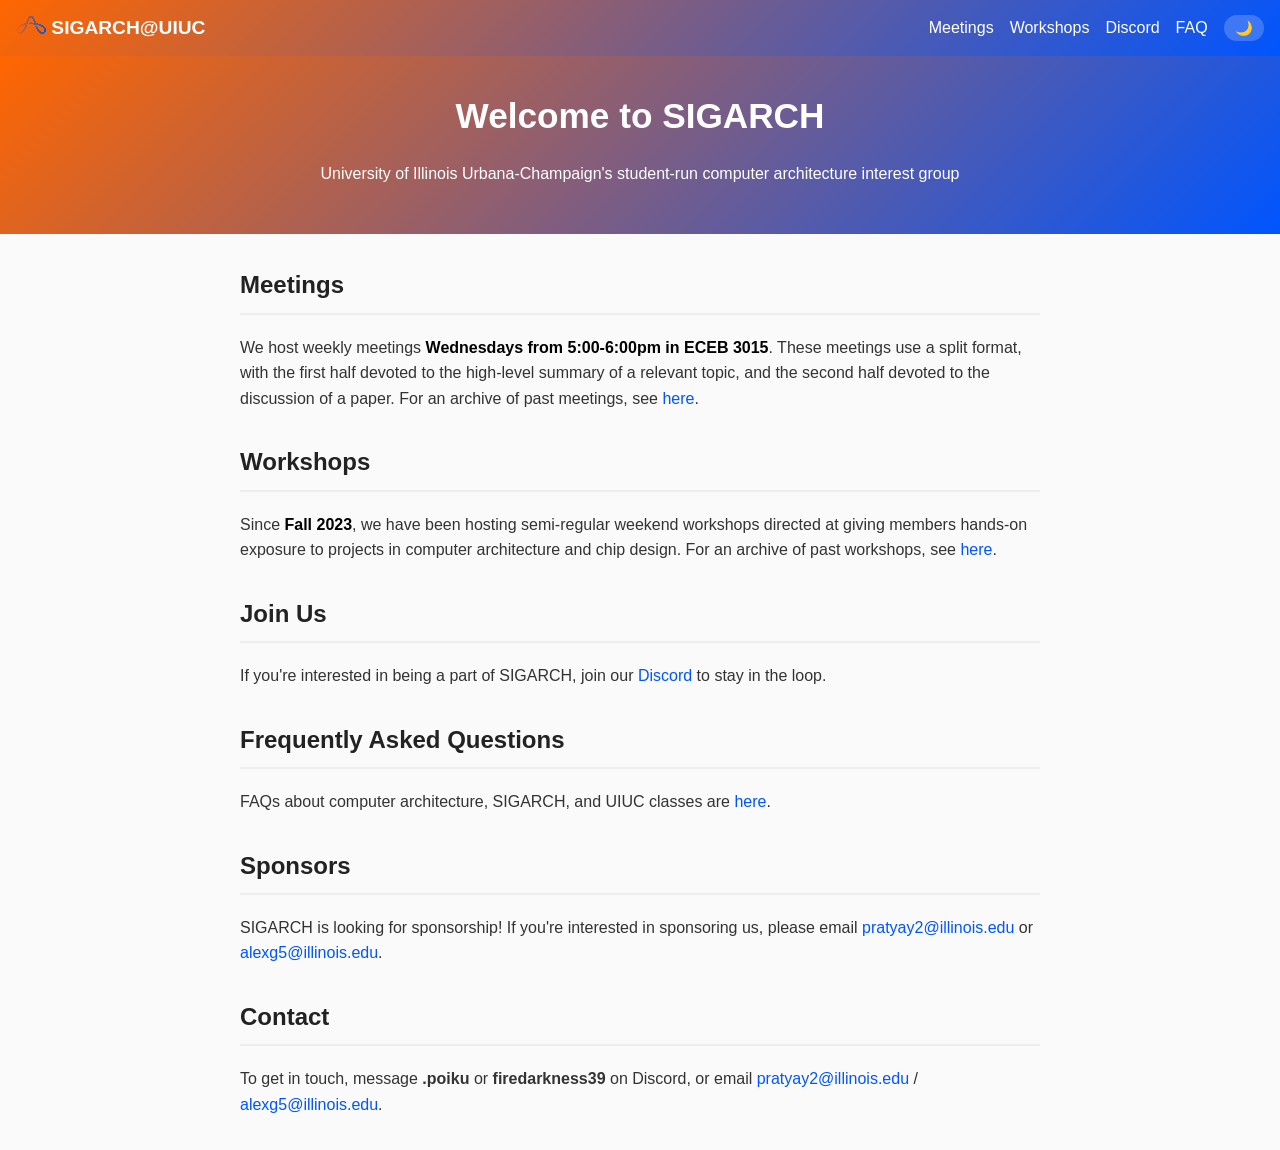
==== index.html @ 47deb1fd "meeting times update" ====
<!DOCTYPE html>
<html lang="en">
<head>
  <meta charset="UTF-8">
  <meta name="viewport" content="width=device-width, initial-scale=1.0">
  <title>SIGARCH @ UIUC</title>
  <style>
    body {
      margin: 0;
      font-family: "Segoe UI", Tahoma, Geneva, Verdana, sans-serif;
      line-height: 1.6;
      background: #fafafa;
      color: #333;
      transition: background 0.3s, color 0.3s;
    }

    /* Navbar */
    nav {
      display: flex;
      justify-content: space-between;
      align-items: center;
      padding: 0.8rem 1rem;
      background: linear-gradient(135deg, #ff6600, #0055ff);
      color: white;
      position: sticky;
      top: 0;
      z-index: 1000;
    }

    .nav-logo {
      font-size: 1.2rem;
      font-weight: bold;
    }

    .nav-links {
      display: flex;
      gap: 1rem;
    }

    .nav-links a {
      color: white;
      text-decoration: none;
      font-weight: 500;
      transition: opacity 0.3s;
    }

    .nav-links a:hover {
      opacity: 0.8;
    }

    .toggle-btn {
      background: rgba(255, 255, 255, 0.2);
      border: none;
      border-radius: 20px;
      padding: 0.3rem 0.7rem;
      color: white;
      cursor: pointer;
      font-size: 0.9rem;
      transition: background 0.3s;
    }

    .toggle-btn:hover {
      background: rgba(255, 255, 255, 0.4);
    }

    /* Hamburger menu for mobile */
    .hamburger {
      display: none;
      flex-direction: column;
      cursor: pointer;
      gap: 4px;
    }

    .hamburger span {
      width: 25px;
      height: 3px;
      background: white;
      border-radius: 2px;
    }

    @media (max-width: 768px) {
      .nav-links {
        display: none;
        flex-direction: column;
        background: linear-gradient(135deg, #ff6600, #0055ff);
        position: absolute;
        top: 60px;
        right: 0;
        width: 200px;
        padding: 1rem;
      }

      .nav-links.show {
        display: flex;
      }

      .hamburger {
        display: flex;
      }
    }

    header {
      text-align: center;
      padding: 2rem 1rem;
      color: white;
      background: linear-gradient(135deg, #ff6600, #0055ff);
    }

    header h1 {
      margin: 0;
      font-size: 2.2rem;
    }

    main {
      max-width: 800px;
      margin: 2rem auto;
      padding: 0 1rem;
    }

    section {
      margin-bottom: 2rem;
    }

    h2 {
      border-bottom: 2px solid #eee;
      padding-bottom: 0.5rem;
      color: #222;
      transition: color 0.3s, border-color 0.3s;
    }

    a {
      color: #0055ff;
      text-decoration: none;
      transition: color 0.3s;
    }

    a:hover {
      text-decoration: underline;
    }

    footer {
      text-align: center;
      padding: 1rem;
      background: #f1f1f1;
      font-size: 0.9rem;
      color: #555;
      transition: background 0.3s, color 0.3s;
    }

    .highlight {
      font-weight: bold;
      color: #000;
      transition: color 0.3s;
    }

    /* Dark mode styles */
    body.dark-mode {
      background: #121212;
      color: #e0e0e0;
    }

    body.dark-mode h2 {
      color: #fff;
      border-color: #444;
    }

    body.dark-mode a {
      color: #66aaff;
    }

    body.dark-mode .highlight {
      color: #fff;
    }

    body.dark-mode footer {
      background: #1e1e1e;
      color: #aaa;
    }
  </style>
</head>
<body>
  <!-- Navbar -->
  <nav>
    <div class="nav-logo"><img src="assets/logo-small.png" alt="SIGARCH logo"> SIGARCH@UIUC</div>
    <div class="nav-links" id="navLinks">
      <a href="https://github.com/uiuc-sigarch/meetings">Meetings</a>
      <a href="workshops.html">Workshops</a>
      <a href="https://discord.gg/Cf4FMZVUBR" target="_blank">Discord</a>
      <a href="faq.html">FAQ</a>
      <button class="toggle-btn" id="themeToggle">🌙</button>
    </div>
    <div class="hamburger" id="hamburger">
      <span></span>
      <span></span>
      <span></span>
    </div>
  </nav>

  <header>
    <h1>Welcome to SIGARCH</h1>
    <p>University of Illinois Urbana-Champaign's student-run computer architecture interest group</p>
  </header>

  <main>
    <section id="meetings">
      <h2>Meetings</h2>
      <p>We host weekly meetings <span class="highlight">Wednesdays from 5:00-6:00pm in ECEB 3015</span>. These meetings use a split format, with the first half devoted to the high-level summary of a relevant topic, and the second half devoted to the discussion of a paper. For an archive of past meetings, see <a href="https://github.com/uiuc-sigarch/meetings">here</a>.</p>
    </section>

    <section id="workshops">
      <h2>Workshops</h2>
      <p>Since <span class="highlight">Fall 2023</span>, we have been hosting semi-regular weekend workshops directed at giving members hands-on exposure to projects in computer architecture and chip design. For an archive of past workshops, see <a href="#">here</a>.</p>
    </section>

    <section>
      <h2>Join Us</h2>
      <p>If you're interested in being a part of SIGARCH, join our <a href="https://discord.gg/Cf4FMZVUBR">Discord</a> to stay in the loop.</p>
    </section>

    <section id="faq">
      <h2>Frequently Asked Questions</h2>
      <p>FAQs about computer architecture, SIGARCH, and UIUC classes are <a href="#">here</a>.</p>
    </section>

    <section>
      <h2>Sponsors</h2>
      <p>SIGARCH is looking for sponsorship! If you're interested in sponsoring us, please email <a href="mailto:pratyay2@illinois.edu">pratyay2@illinois.edu</a> or <a href="mailto:alexg5@illinois.edu">alexg5@illinois.edu</a>.</p>
    </section>

    <section>
      <h2>Contact</h2>
      <p>To get in touch, message <strong>.poiku</strong> or <strong>firedarkness39</strong> on Discord, or email <a href="mailto:pratyay2@illinois.edu">pratyay2@illinois.edu</a> / <a href="mailto:alexg5@illinois.edu">alexg5@illinois.edu</a>.</p>
    </section>
  </main>

  <script>
    const toggleBtn = document.getElementById("themeToggle");
    const body = document.body;
    const hamburger = document.getElementById("hamburger");
    const navLinks = document.getElementById("navLinks");

    // Load saved theme preference
    if (localStorage.getItem("theme") === "dark") {
      body.classList.add("dark-mode");
      toggleBtn.textContent = "☀️";
    }

    toggleBtn.addEventListener("click", () => {
      body.classList.toggle("dark-mode");
      if (body.classList.contains("dark-mode")) {
        toggleBtn.textContent = "☀️";
        localStorage.setItem("theme", "dark");
      } else {
        toggleBtn.textContent = "🌙";
        localStorage.setItem("theme", "light");
      }
    });

    // Mobile hamburger toggle
    hamburger.addEventListener("click", () => {
      navLinks.classList.toggle("show");
    });
  </script>
</body>
</html>
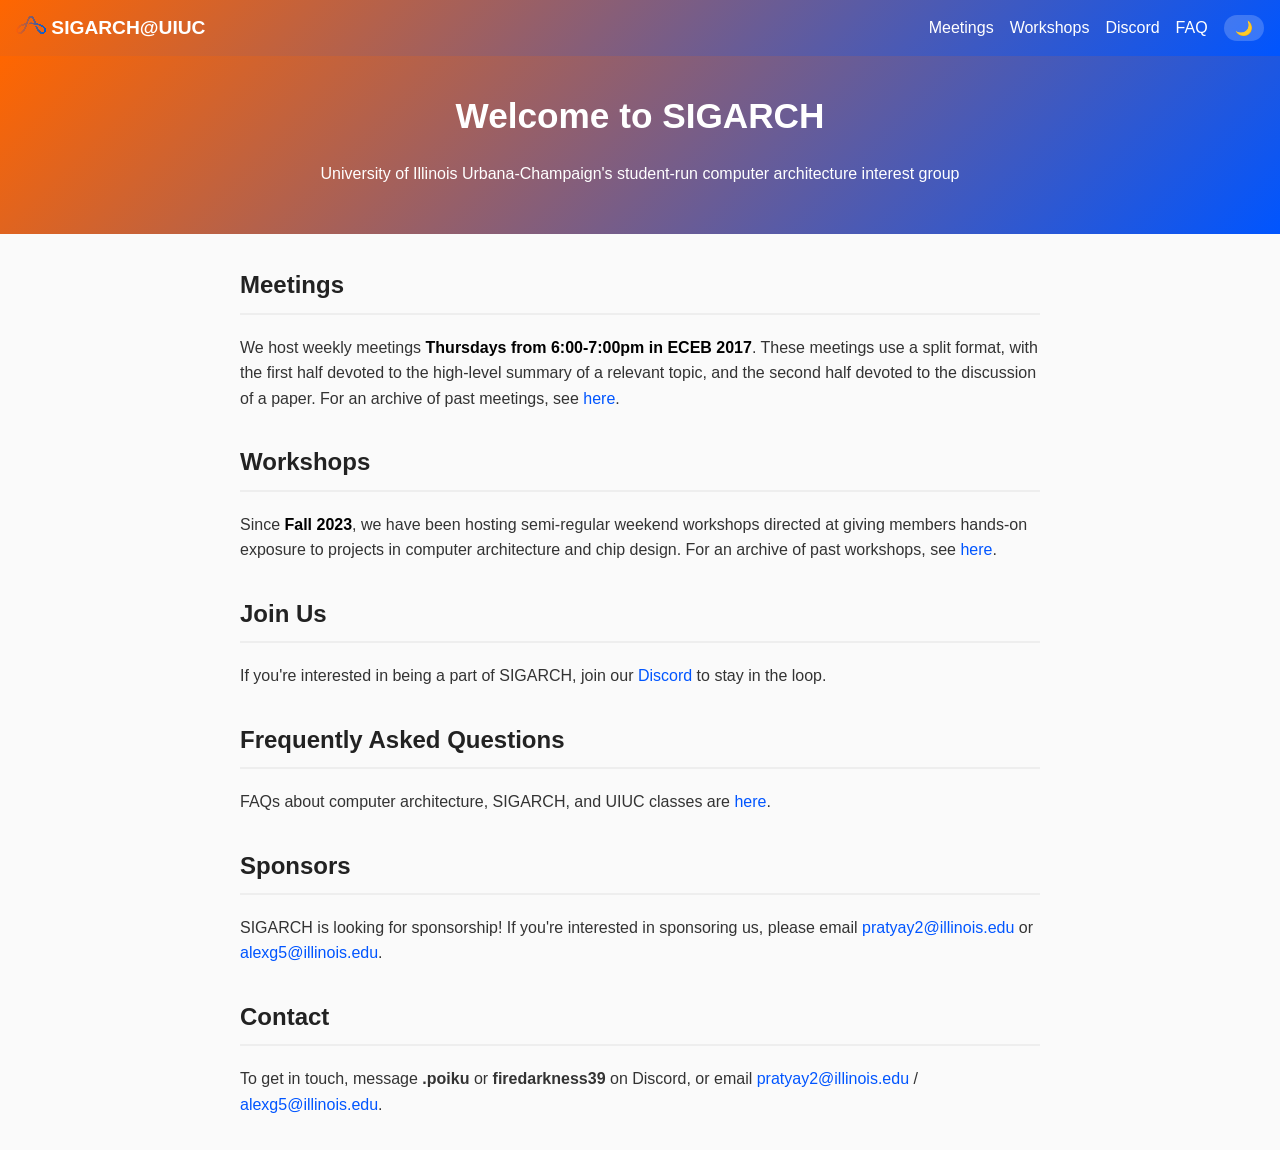
==== commit 2402af4d: "sp26 update" ====
--- a/index.html
+++ b/index.html
@@ -1,6 +1,7 @@
 <!DOCTYPE html>
 <html lang="en">
 <head>
+  <link rel="icon" type="image/png" href="/assets/logo.png">
   <meta charset="UTF-8">
   <meta name="viewport" content="width=device-width, initial-scale=1.0">
   <title>SIGARCH @ UIUC</title>
@@ -204,7 +205,7 @@
   <main>
     <section id="meetings">
       <h2>Meetings</h2>
-      <p>We host weekly meetings <span class="highlight">Wednesdays from 5:00-6:00pm in ECEB 3015</span>. These meetings use a split format, with the first half devoted to the high-level summary of a relevant topic, and the second half devoted to the discussion of a paper. For an archive of past meetings, see <a href="https://github.com/uiuc-sigarch/meetings">here</a>.</p>
+      <p>We host weekly meetings <span class="highlight">Thursdays from 6:00-7:00pm in ECEB 2017</span>. These meetings use a split format, with the first half devoted to the high-level summary of a relevant topic, and the second half devoted to the discussion of a paper. For an archive of past meetings, see <a href="https://github.com/uiuc-sigarch/meetings">here</a>.</p>
     </section>
 
     <section id="workshops">
@@ -219,7 +220,7 @@
 
     <section id="faq">
       <h2>Frequently Asked Questions</h2>
-      <p>FAQs about computer architecture, SIGARCH, and UIUC classes are <a href="#">here</a>.</p>
+      <p>FAQs about computer architecture, SIGARCH, and UIUC classes are <a href="faq.html">here</a>.</p>
     </section>
 
     <section>
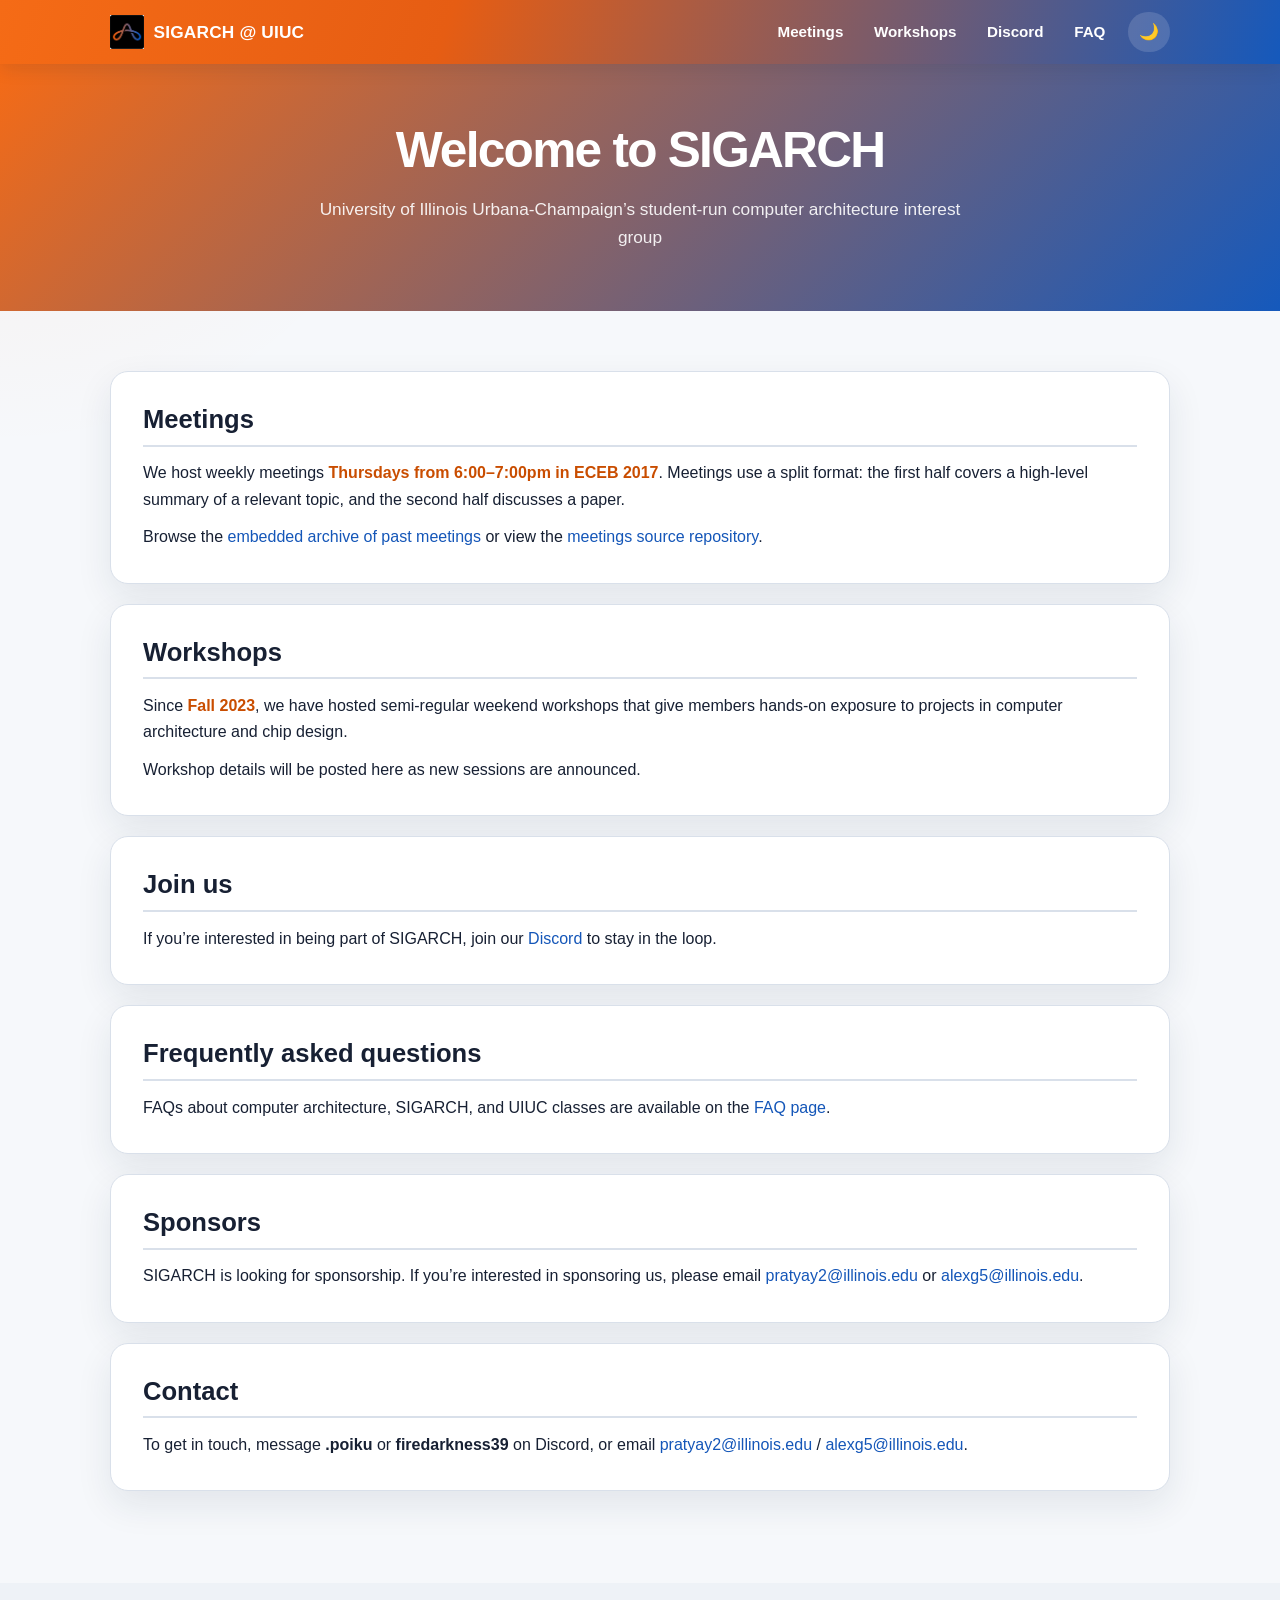
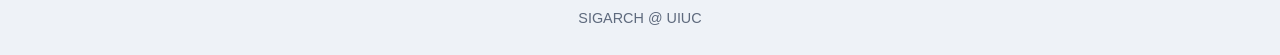
==== commit 82a0838f: "Large refactor" ====
--- a/index.html
+++ b/index.html
@@ -1,266 +1,72 @@
 <!DOCTYPE html>
 <html lang="en">
 <head>
-  <link rel="icon" type="image/png" href="/assets/logo.png">
   <meta charset="UTF-8">
   <meta name="viewport" content="width=device-width, initial-scale=1.0">
+  <link rel="icon" type="image/png" href="assets/tab.png">
+  <link rel="stylesheet" href="style.css">
+  <script src="site.js" defer></script>
   <title>SIGARCH @ UIUC</title>
-  <style>
-    body {
-      margin: 0;
-      font-family: "Segoe UI", Tahoma, Geneva, Verdana, sans-serif;
-      line-height: 1.6;
-      background: #fafafa;
-      color: #333;
-      transition: background 0.3s, color 0.3s;
-    }
-
-    /* Navbar */
-    nav {
-      display: flex;
-      justify-content: space-between;
-      align-items: center;
-      padding: 0.8rem 1rem;
-      background: linear-gradient(135deg, #ff6600, #0055ff);
-      color: white;
-      position: sticky;
-      top: 0;
-      z-index: 1000;
-    }
-
-    .nav-logo {
-      font-size: 1.2rem;
-      font-weight: bold;
-    }
-
-    .nav-links {
-      display: flex;
-      gap: 1rem;
-    }
-
-    .nav-links a {
-      color: white;
-      text-decoration: none;
-      font-weight: 500;
-      transition: opacity 0.3s;
-    }
-
-    .nav-links a:hover {
-      opacity: 0.8;
-    }
-
-    .toggle-btn {
-      background: rgba(255, 255, 255, 0.2);
-      border: none;
-      border-radius: 20px;
-      padding: 0.3rem 0.7rem;
-      color: white;
-      cursor: pointer;
-      font-size: 0.9rem;
-      transition: background 0.3s;
-    }
-
-    .toggle-btn:hover {
-      background: rgba(255, 255, 255, 0.4);
-    }
-
-    /* Hamburger menu for mobile */
-    .hamburger {
-      display: none;
-      flex-direction: column;
-      cursor: pointer;
-      gap: 4px;
-    }
-
-    .hamburger span {
-      width: 25px;
-      height: 3px;
-      background: white;
-      border-radius: 2px;
-    }
-
-    @media (max-width: 768px) {
-      .nav-links {
-        display: none;
-        flex-direction: column;
-        background: linear-gradient(135deg, #ff6600, #0055ff);
-        position: absolute;
-        top: 60px;
-        right: 0;
-        width: 200px;
-        padding: 1rem;
-      }
-
-      .nav-links.show {
-        display: flex;
-      }
-
-      .hamburger {
-        display: flex;
-      }
-    }
-
-    header {
-      text-align: center;
-      padding: 2rem 1rem;
-      color: white;
-      background: linear-gradient(135deg, #ff6600, #0055ff);
-    }
-
-    header h1 {
-      margin: 0;
-      font-size: 2.2rem;
-    }
-
-    main {
-      max-width: 800px;
-      margin: 2rem auto;
-      padding: 0 1rem;
-    }
-
-    section {
-      margin-bottom: 2rem;
-    }
-
-    h2 {
-      border-bottom: 2px solid #eee;
-      padding-bottom: 0.5rem;
-      color: #222;
-      transition: color 0.3s, border-color 0.3s;
-    }
-
-    a {
-      color: #0055ff;
-      text-decoration: none;
-      transition: color 0.3s;
-    }
-
-    a:hover {
-      text-decoration: underline;
-    }
-
-    footer {
-      text-align: center;
-      padding: 1rem;
-      background: #f1f1f1;
-      font-size: 0.9rem;
-      color: #555;
-      transition: background 0.3s, color 0.3s;
-    }
-
-    .highlight {
-      font-weight: bold;
-      color: #000;
-      transition: color 0.3s;
-    }
-
-    /* Dark mode styles */
-    body.dark-mode {
-      background: #121212;
-      color: #e0e0e0;
-    }
-
-    body.dark-mode h2 {
-      color: #fff;
-      border-color: #444;
-    }
-
-    body.dark-mode a {
-      color: #66aaff;
-    }
-
-    body.dark-mode .highlight {
-      color: #fff;
-    }
-
-    body.dark-mode footer {
-      background: #1e1e1e;
-      color: #aaa;
-    }
-  </style>
 </head>
 <body>
-  <!-- Navbar -->
-  <nav>
-    <div class="nav-logo"><img src="assets/logo-small.png" alt="SIGARCH logo"> SIGARCH@UIUC</div>
-    <div class="nav-links" id="navLinks">
-      <a href="https://github.com/uiuc-sigarch/meetings">Meetings</a>
-      <a href="workshops.html">Workshops</a>
-      <a href="https://discord.gg/Cf4FMZVUBR" target="_blank">Discord</a>
-      <a href="faq.html">FAQ</a>
-      <button class="toggle-btn" id="themeToggle">🌙</button>
-    </div>
-    <div class="hamburger" id="hamburger">
-      <span></span>
-      <span></span>
-      <span></span>
+  <nav class="site-nav" aria-label="Main navigation">
+    <div class="nav-inner">
+      <a class="brand" href="index.html">
+        <img src="assets/tab.png" alt="SIGARCH logo">
+        <span>SIGARCH @ UIUC</span>
+      </a>
+      <button class="menu-toggle" type="button" data-menu-toggle aria-expanded="false" aria-controls="navLinks" aria-label="Open navigation">☰</button>
+      <div class="nav-links" id="navLinks" data-nav-links>
+        <a href="meetings.html">Meetings</a>
+        <a href="workshops.html">Workshops</a>
+        <a href="https://discord.gg/Cf4FMZVUBR" target="_blank" rel="noopener">Discord</a>
+        <a href="faq.html">FAQ</a>
+        <button class="theme-toggle" type="button" data-theme-toggle>🌙</button>
+      </div>
     </div>
   </nav>
 
-  <header>
-    <h1>Welcome to SIGARCH</h1>
-    <p>University of Illinois Urbana-Champaign's student-run computer architecture interest group</p>
+  <header class="hero">
+    <div class="hero-inner">
+      <h1>Welcome to SIGARCH</h1>
+      <p>University of Illinois Urbana-Champaign’s student-run computer architecture interest group</p>
+    </div>
   </header>
 
-  <main>
-    <section id="meetings">
+  <main class="page-shell">
+    <section class="content-card" id="meetings">
       <h2>Meetings</h2>
-      <p>We host weekly meetings <span class="highlight">Thursdays from 6:00-7:00pm in ECEB 2017</span>. These meetings use a split format, with the first half devoted to the high-level summary of a relevant topic, and the second half devoted to the discussion of a paper. For an archive of past meetings, see <a href="https://github.com/uiuc-sigarch/meetings">here</a>.</p>
+      <p>We host weekly meetings <span class="highlight">Thursdays from 6:00–7:00pm in ECEB 2017</span>. Meetings use a split format: the first half covers a high-level summary of a relevant topic, and the second half discusses a paper.</p>
+      <p>Browse the <a href="meetings.html">embedded archive of past meetings</a> or view the <a href="https://github.com/uiuc-sigarch/meetings" target="_blank" rel="noopener">meetings source repository</a>.</p>
     </section>
 
-    <section id="workshops">
+    <section class="content-card" id="workshops">
       <h2>Workshops</h2>
-      <p>Since <span class="highlight">Fall 2023</span>, we have been hosting semi-regular weekend workshops directed at giving members hands-on exposure to projects in computer architecture and chip design. For an archive of past workshops, see <a href="#">here</a>.</p>
+      <p>Since <span class="highlight">Fall 2023</span>, we have hosted semi-regular weekend workshops that give members hands-on exposure to projects in computer architecture and chip design.</p>
+      <p>Workshop details will be posted here as new sessions are announced.</p>
     </section>
 
-    <section>
-      <h2>Join Us</h2>
-      <p>If you're interested in being a part of SIGARCH, join our <a href="https://discord.gg/Cf4FMZVUBR">Discord</a> to stay in the loop.</p>
+    <section class="content-card">
+      <h2>Join us</h2>
+      <p>If you’re interested in being part of SIGARCH, join our <a href="https://discord.gg/Cf4FMZVUBR" target="_blank" rel="noopener">Discord</a> to stay in the loop.</p>
     </section>
 
-    <section id="faq">
-      <h2>Frequently Asked Questions</h2>
-      <p>FAQs about computer architecture, SIGARCH, and UIUC classes are <a href="faq.html">here</a>.</p>
+    <section class="content-card" id="faq">
+      <h2>Frequently asked questions</h2>
+      <p>FAQs about computer architecture, SIGARCH, and UIUC classes are available on the <a href="faq.html">FAQ page</a>.</p>
     </section>
 
-    <section>
+    <section class="content-card">
       <h2>Sponsors</h2>
-      <p>SIGARCH is looking for sponsorship! If you're interested in sponsoring us, please email <a href="mailto:pratyay2@illinois.edu">pratyay2@illinois.edu</a> or <a href="mailto:alexg5@illinois.edu">alexg5@illinois.edu</a>.</p>
+      <p>SIGARCH is looking for sponsorship. If you’re interested in sponsoring us, please email <a href="mailto:pratyay2@illinois.edu">pratyay2@illinois.edu</a> or <a href="mailto:alexg5@illinois.edu">alexg5@illinois.edu</a>.</p>
     </section>
 
-    <section>
+    <section class="content-card">
       <h2>Contact</h2>
       <p>To get in touch, message <strong>.poiku</strong> or <strong>firedarkness39</strong> on Discord, or email <a href="mailto:pratyay2@illinois.edu">pratyay2@illinois.edu</a> / <a href="mailto:alexg5@illinois.edu">alexg5@illinois.edu</a>.</p>
     </section>
   </main>
 
-  <script>
-    const toggleBtn = document.getElementById("themeToggle");
-    const body = document.body;
-    const hamburger = document.getElementById("hamburger");
-    const navLinks = document.getElementById("navLinks");
-
-    // Load saved theme preference
-    if (localStorage.getItem("theme") === "dark") {
-      body.classList.add("dark-mode");
-      toggleBtn.textContent = "☀️";
-    }
-
-    toggleBtn.addEventListener("click", () => {
-      body.classList.toggle("dark-mode");
-      if (body.classList.contains("dark-mode")) {
-        toggleBtn.textContent = "☀️";
-        localStorage.setItem("theme", "dark");
-      } else {
-        toggleBtn.textContent = "🌙";
-        localStorage.setItem("theme", "light");
-      }
-    });
-
-    // Mobile hamburger toggle
-    hamburger.addEventListener("click", () => {
-      navLinks.classList.toggle("show");
-    });
-  </script>
+  <footer class="site-footer">SIGARCH @ UIUC</footer>
 </body>
 </html>
--- a/style.css
+++ b/style.css
@@ -0,0 +1,561 @@
+:root {
+  color-scheme: light;
+  --bg: #f6f8fb;
+  --surface: #ffffff;
+  --surface-muted: #eef2f7;
+  --text: #172033;
+  --muted: #5e6a7d;
+  --link: #1456b8;
+  --accent: #f56b16;
+  --accent-dark: #c94d00;
+  --blue: #1559bc;
+  --border: #d9e0ea;
+  --shadow: 0 14px 36px rgba(25, 42, 70, 0.09);
+  --nav-shadow: 0 4px 18px rgba(18, 35, 61, 0.12);
+}
+
+body[data-theme="dark"] {
+  color-scheme: dark;
+  --bg: #0d1420;
+  --surface: #151f2e;
+  --surface-muted: #1d2a3b;
+  --text: #edf3fb;
+  --muted: #a7b4c5;
+  --link: #8dbaff;
+  --accent: #ff873f;
+  --accent-dark: #ffad7d;
+  --blue: #74a9ff;
+  --border: #2a394d;
+  --shadow: 0 14px 36px rgba(0, 0, 0, 0.24);
+  --nav-shadow: 0 4px 18px rgba(0, 0, 0, 0.28);
+}
+
+* {
+  box-sizing: border-box;
+}
+
+html {
+  scroll-behavior: smooth;
+}
+
+body {
+  min-width: 320px;
+  margin: 0;
+  background:
+    radial-gradient(circle at 0 0, rgba(245, 107, 22, 0.08), transparent 28rem),
+    var(--bg);
+  color: var(--text);
+  font: 16px/1.65 "Segoe UI", Tahoma, Geneva, Verdana, sans-serif;
+  transition: background 0.25s ease, color 0.25s ease;
+}
+
+body,
+button,
+a,
+.card,
+.site-nav,
+footer,
+table,
+details {
+  transition: background-color 0.25s ease, border-color 0.25s ease, color 0.25s ease;
+}
+
+a {
+  color: var(--link);
+  text-decoration: none;
+}
+
+a:hover {
+  text-decoration: underline;
+}
+
+button {
+  font: inherit;
+}
+
+.site-nav {
+  position: sticky;
+  top: 0;
+  z-index: 20;
+  background: linear-gradient(110deg, #f56b16 0%, #e65d13 35%, #1559bc 100%);
+  box-shadow: var(--nav-shadow);
+}
+
+.nav-inner {
+  display: flex;
+  align-items: center;
+  justify-content: space-between;
+  gap: 1rem;
+  max-width: 1100px;
+  min-height: 64px;
+  margin: 0 auto;
+  padding: 0 1.25rem;
+}
+
+.brand {
+  display: inline-flex;
+  align-items: center;
+  gap: 0.6rem;
+  color: #fff;
+  font-size: 1.08rem;
+  font-weight: 750;
+  letter-spacing: 0.01em;
+  white-space: nowrap;
+}
+
+.brand:hover {
+  color: #fff;
+  text-decoration: none;
+}
+
+.brand img {
+  width: 34px;
+  height: 34px;
+  object-fit: contain;
+}
+
+.nav-links {
+  display: flex;
+  align-items: center;
+  gap: 0.35rem;
+}
+
+.nav-links a,
+.theme-toggle,
+.menu-toggle {
+  border: 1px solid transparent;
+  border-radius: 999px;
+  color: #fff;
+}
+
+.nav-links a {
+  padding: 0.42rem 0.72rem;
+  font-size: 0.95rem;
+  font-weight: 600;
+}
+
+.nav-links a:hover,
+.nav-links a[aria-current="page"] {
+  background: rgba(255, 255, 255, 0.2);
+  text-decoration: none;
+}
+
+.theme-toggle,
+.menu-toggle {
+  cursor: pointer;
+  background: rgba(255, 255, 255, 0.14);
+}
+
+.theme-toggle {
+  min-width: 2.45rem;
+  margin-left: 0.25rem;
+  padding: 0.38rem 0.64rem;
+  font-size: 1rem;
+}
+
+.theme-toggle:hover,
+.menu-toggle:hover {
+  background: rgba(255, 255, 255, 0.28);
+}
+
+.menu-toggle {
+  display: none;
+  padding: 0.45rem 0.7rem;
+  font-size: 1.3rem;
+  line-height: 1;
+}
+
+.hero {
+  color: #fff;
+  background: linear-gradient(135deg, #f56b16, #1559bc);
+}
+
+.hero-inner,
+.page-shell {
+  max-width: 1100px;
+  margin: 0 auto;
+  padding-right: 1.25rem;
+  padding-left: 1.25rem;
+}
+
+.hero-inner {
+  padding-top: 3.7rem;
+  padding-bottom: 3.7rem;
+  text-align: center;
+}
+
+.hero h1,
+.page-heading h1 {
+  margin: 0;
+  color: inherit;
+  font-size: clamp(2rem, 4vw, 3.1rem);
+  line-height: 1.12;
+  letter-spacing: -0.035em;
+}
+
+.hero p {
+  max-width: 680px;
+  margin: 1rem auto 0;
+  color: rgba(255, 255, 255, 0.9);
+  font-size: 1.08rem;
+}
+
+.page-shell {
+  padding-top: 2.5rem;
+  padding-bottom: 4.5rem;
+}
+
+.page-heading {
+  display: flex;
+  align-items: end;
+  justify-content: space-between;
+  gap: 1.5rem;
+  margin-bottom: 1.7rem;
+}
+
+.page-heading p {
+  max-width: 680px;
+  margin: 0.8rem 0 0;
+  color: var(--muted);
+}
+
+.card,
+.content-card {
+  margin: 1.25rem 0;
+  padding: clamp(1.25rem, 3vw, 2rem);
+  background: var(--surface);
+  border: 1px solid var(--border);
+  border-radius: 18px;
+  box-shadow: var(--shadow);
+}
+
+.content-card > :first-child {
+  margin-top: 0;
+}
+
+.content-card > :last-child {
+  margin-bottom: 0;
+}
+
+section {
+  margin: 1.25rem 0;
+}
+
+h2,
+h3,
+h4 {
+  color: var(--text);
+  line-height: 1.25;
+}
+
+h2 {
+  margin: 0 0 0.85rem;
+  padding-bottom: 0.55rem;
+  border-bottom: 2px solid var(--border);
+  font-size: clamp(1.35rem, 2vw, 1.7rem);
+}
+
+h3 {
+  margin-top: 1.8rem;
+}
+
+h4 {
+  margin-bottom: 0.35rem;
+}
+
+p {
+  margin: 0.7rem 0;
+}
+
+.highlight {
+  color: var(--accent-dark);
+  font-weight: 700;
+}
+
+body[data-theme="dark"] .highlight {
+  color: var(--accent);
+}
+
+.button-link {
+  display: inline-block;
+  padding: 0.5rem 0.85rem;
+  border: 1px solid var(--border);
+  border-radius: 9px;
+  background: var(--surface-muted);
+  color: var(--text);
+  font-weight: 650;
+}
+
+.button-link:hover {
+  border-color: var(--accent);
+  background: var(--accent);
+  color: #fff;
+  text-decoration: none;
+}
+
+.muted,
+.note {
+  color: var(--muted);
+}
+
+.note {
+  font-size: 0.95rem;
+}
+
+.table-wrap {
+  overflow-x: auto;
+  margin: 1rem 0;
+}
+
+table {
+  width: 100%;
+  border-collapse: collapse;
+  background: var(--surface);
+  border: 1px solid var(--border);
+  border-radius: 12px;
+  overflow: hidden;
+}
+
+thead th {
+  background: var(--surface-muted);
+  font-weight: 700;
+}
+
+th,
+td {
+  padding: 0.72rem 0.9rem;
+  border-bottom: 1px solid var(--border);
+  text-align: left;
+  vertical-align: top;
+}
+
+tbody tr:last-child td {
+  border-bottom: 0;
+}
+
+tbody tr:hover td {
+  background: var(--surface-muted);
+}
+
+.site-footer {
+  padding: 1.5rem 1.25rem;
+  background: var(--surface-muted);
+  color: var(--muted);
+  text-align: center;
+  font-size: 0.9rem;
+}
+
+/* FAQ */
+.faq {
+  counter-reset: item;
+  margin: 0;
+  padding: 0;
+  list-style: none;
+}
+
+.faq > li {
+  margin: 1.2rem 0 1.5rem;
+}
+
+.faq > li:last-child {
+  margin-bottom: 0;
+}
+
+.question {
+  display: inline-block;
+  margin-bottom: 0.35rem;
+  font-weight: 750;
+}
+
+.question::before {
+  counter-increment: item;
+  content: counter(item) ". ";
+  color: var(--accent);
+}
+
+.answer p {
+  margin: 0.35rem 0 0.6rem;
+}
+
+.footnotes {
+  border-top: 1px dashed var(--border);
+}
+
+.footnotes ol {
+  margin: 0.5rem 0 0;
+  padding-left: 1.25rem;
+}
+
+.footnotes li {
+  margin: 0.4rem 0;
+}
+
+.fn-ref {
+  font-size: 0.85em;
+  text-decoration: none;
+  vertical-align: super;
+}
+
+.backref {
+  margin-left: 0.5rem;
+  text-decoration: none;
+}
+
+/* Meetings */
+.meeting-list {
+  display: grid;
+  gap: 1.25rem;
+}
+
+.meeting-card {
+  margin: 0;
+  padding: 0;
+  overflow: hidden;
+}
+
+.meeting-card summary {
+  display: flex;
+  align-items: center;
+  justify-content: space-between;
+  gap: 1rem;
+  padding: 1.15rem 1.35rem;
+  cursor: pointer;
+  list-style: none;
+  font-size: 1.15rem;
+  font-weight: 750;
+}
+
+.meeting-card summary::-webkit-details-marker {
+  display: none;
+}
+
+.meeting-card summary::after {
+  color: var(--accent);
+  content: "+";
+  font-size: 1.5rem;
+  line-height: 1;
+}
+
+.meeting-card[open] summary::after {
+  content: "−";
+}
+
+.meeting-card summary:hover {
+  background: var(--surface-muted);
+}
+
+.meeting-date {
+  color: var(--muted);
+  font-size: 0.9rem;
+  font-weight: 500;
+}
+
+.meeting-files {
+  display: grid;
+  grid-template-columns: repeat(auto-fit, minmax(260px, 1fr));
+  gap: 1rem;
+  padding: 0 1.35rem 1.35rem;
+}
+
+.pdf-card {
+  overflow: hidden;
+  border: 1px solid var(--border);
+  border-radius: 12px;
+  background: var(--surface-muted);
+}
+
+.pdf-card header {
+  display: flex;
+  align-items: center;
+  justify-content: space-between;
+  gap: 0.75rem;
+  padding: 0.7rem 0.85rem;
+}
+
+.pdf-card h3 {
+  margin: 0;
+  font-size: 1rem;
+}
+
+.pdf-card iframe {
+  display: block;
+  width: 100%;
+  height: 460px;
+  border: 0;
+  border-top: 1px solid var(--border);
+  background: #fff;
+}
+
+.pdf-card .button-link {
+  padding: 0.28rem 0.55rem;
+  font-size: 0.82rem;
+}
+
+.empty-state {
+  margin: 0;
+  padding: 1.2rem;
+  border: 1px dashed var(--border);
+  border-radius: 12px;
+  color: var(--muted);
+}
+
+@media (max-width: 720px) {
+  .nav-inner {
+    min-height: 58px;
+  }
+
+  .menu-toggle {
+    display: inline-block;
+  }
+
+  .nav-links {
+    display: none;
+    position: absolute;
+    top: 58px;
+    right: 0;
+    left: 0;
+    align-items: stretch;
+    flex-direction: column;
+    gap: 0.25rem;
+    padding: 0.7rem 1.25rem 1rem;
+    background: linear-gradient(155deg, #f56b16, #1559bc);
+    box-shadow: var(--nav-shadow);
+  }
+
+  .nav-links.is-open {
+    display: flex;
+  }
+
+  .nav-links a,
+  .theme-toggle {
+    width: 100%;
+    border-radius: 9px;
+    text-align: left;
+  }
+
+  .theme-toggle {
+    margin: 0.25rem 0 0;
+  }
+
+  .hero-inner {
+    padding-top: 2.8rem;
+    padding-bottom: 2.8rem;
+  }
+
+  .page-shell {
+    padding-top: 1.6rem;
+    padding-bottom: 3rem;
+  }
+
+  .page-heading {
+    display: block;
+  }
+
+  .meeting-files {
+    grid-template-columns: 1fr;
+  }
+
+  .pdf-card iframe {
+    height: 380px;
+  }
+}
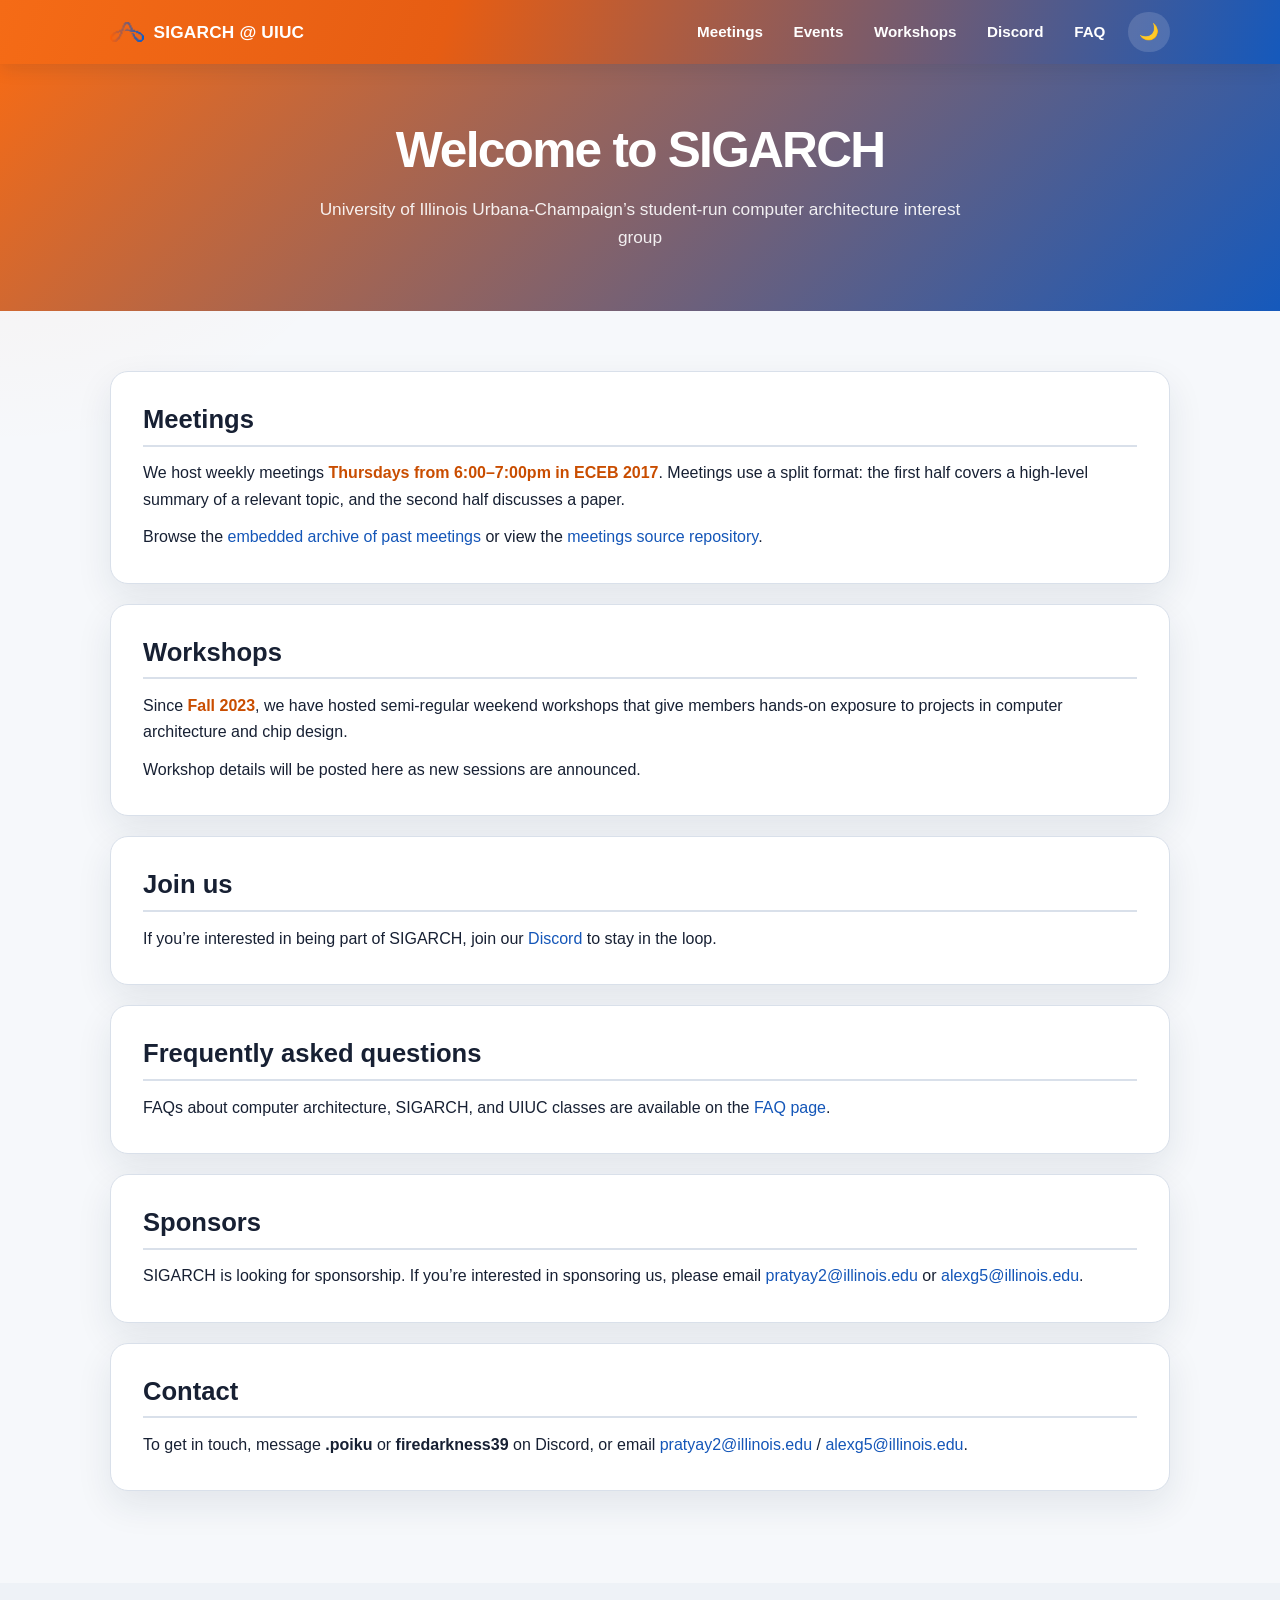
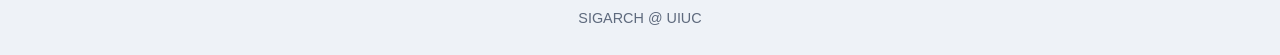
==== commit f5bffbb5: "event test" ====
--- a/index.html
+++ b/index.html
@@ -5,26 +5,12 @@
   <meta name="viewport" content="width=device-width, initial-scale=1.0">
   <link rel="icon" type="image/png" href="assets/tab.png">
   <link rel="stylesheet" href="style.css">
+  <script src="nav.js" defer></script>
   <script src="site.js" defer></script>
   <title>SIGARCH @ UIUC</title>
 </head>
 <body>
-  <nav class="site-nav" aria-label="Main navigation">
-    <div class="nav-inner">
-      <a class="brand" href="index.html">
-        <img src="assets/tab.png" alt="SIGARCH logo">
-        <span>SIGARCH @ UIUC</span>
-      </a>
-      <button class="menu-toggle" type="button" data-menu-toggle aria-expanded="false" aria-controls="navLinks" aria-label="Open navigation">☰</button>
-      <div class="nav-links" id="navLinks" data-nav-links>
-        <a href="meetings.html">Meetings</a>
-        <a href="workshops.html">Workshops</a>
-        <a href="https://discord.gg/Cf4FMZVUBR" target="_blank" rel="noopener">Discord</a>
-        <a href="faq.html">FAQ</a>
-        <button class="theme-toggle" type="button" data-theme-toggle>🌙</button>
-      </div>
-    </div>
-  </nav>
+  <div data-site-nav></div>
 
   <header class="hero">
     <div class="hero-inner">
--- a/style.css
+++ b/style.css
@@ -499,6 +499,174 @@
   color: var(--muted);
 }
 
+/* Events */
+.events-grid {
+  display: grid;
+  grid-template-columns: repeat(auto-fit, minmax(280px, 1fr));
+  gap: 1.25rem;
+}
+
+.event-card {
+  overflow: hidden;
+  margin: 0;
+  padding: 0;
+}
+
+.event-card summary {
+  position: relative;
+  cursor: pointer;
+  list-style: none;
+}
+
+.event-card summary::-webkit-details-marker {
+  display: none;
+}
+
+.event-card summary::after {
+  position: absolute;
+  top: 1rem;
+  right: 1rem;
+  display: grid;
+  width: 1.8rem;
+  height: 1.8rem;
+  place-items: center;
+  border-radius: 50%;
+  background: rgba(0, 0, 0, 0.35);
+  color: #fff;
+  content: "+";
+  font-size: 1.35rem;
+  line-height: 1;
+}
+
+.event-card[open] summary::after {
+  content: "−";
+}
+
+.event-card summary:hover .event-summary-info {
+  background: var(--surface-muted);
+}
+
+.event-summary-info {
+  padding: 1rem 1.2rem;
+  transition: background-color 0.25s ease;
+}
+
+.event-summary-info h2 {
+  margin: 0;
+  padding: 0;
+  border: 0;
+  font-size: 1.3rem;
+}
+
+.event-summary-info p {
+  margin-bottom: 0;
+}
+
+.event-image,
+.event-image-placeholder {
+  display: block;
+  width: 100%;
+  aspect-ratio: 16 / 9;
+  background: linear-gradient(135deg, rgba(245, 107, 22, 0.85), rgba(21, 89, 188, 0.9));
+}
+
+.event-image {
+  object-fit: cover;
+}
+
+.event-image-placeholder {
+  position: relative;
+}
+
+.event-image-placeholder::after {
+  position: absolute;
+  inset: 0;
+  display: grid;
+  place-items: center;
+  color: rgba(255, 255, 255, 0.9);
+  content: "SIGARCH";
+  font-size: 1.5rem;
+  font-weight: 800;
+  letter-spacing: 0.14em;
+}
+
+.event-content {
+  display: flex;
+  flex: 1;
+  flex-direction: column;
+  padding: 0 1.2rem 1.2rem;
+}
+
+.event-content h2 {
+  margin: 0;
+  padding: 0;
+  border: 0;
+  font-size: 1.35rem;
+}
+
+.event-meta {
+  margin: 0.35rem 0 0;
+  color: var(--accent-dark);
+  font-size: 0.9rem;
+  font-weight: 700;
+}
+
+body[data-theme="dark"] .event-meta {
+  color: var(--accent);
+}
+
+.event-description {
+  margin: 0.75rem 0 1rem;
+  color: var(--muted);
+}
+
+.event-actions {
+  display: flex;
+  flex-wrap: wrap;
+  gap: 0.6rem;
+  margin-top: auto;
+  padding-top: 0.5rem;
+}
+
+.event-actions .button-link {
+  background: var(--accent);
+  border-color: var(--accent);
+  color: #fff;
+}
+
+.event-actions .button-link:hover {
+  background: var(--accent-dark);
+  border-color: var(--accent-dark);
+}
+
+.event-section + .event-section {
+  margin-top: 2.5rem;
+}
+
+.event-section h2 {
+  margin-bottom: 1rem;
+}
+
+.event-detail-card {
+  max-width: 760px;
+  margin-right: auto;
+  margin-left: auto;
+}
+
+.event-detail-image {
+  display: block;
+  width: 100%;
+  max-height: 520px;
+  object-fit: contain;
+  border-radius: 12px;
+  background: var(--surface-muted);
+}
+
+.event-detail-card h1 {
+  margin: 1.5rem 0 0;
+  line-height: 1.15;
+}
+
 @media (max-width: 720px) {
   .nav-inner {
     min-height: 58px;
@@ -555,6 +723,10 @@
     grid-template-columns: 1fr;
   }
 
+  .events-grid {
+    grid-template-columns: 1fr;
+  }
+
   .pdf-card iframe {
     height: 380px;
   }
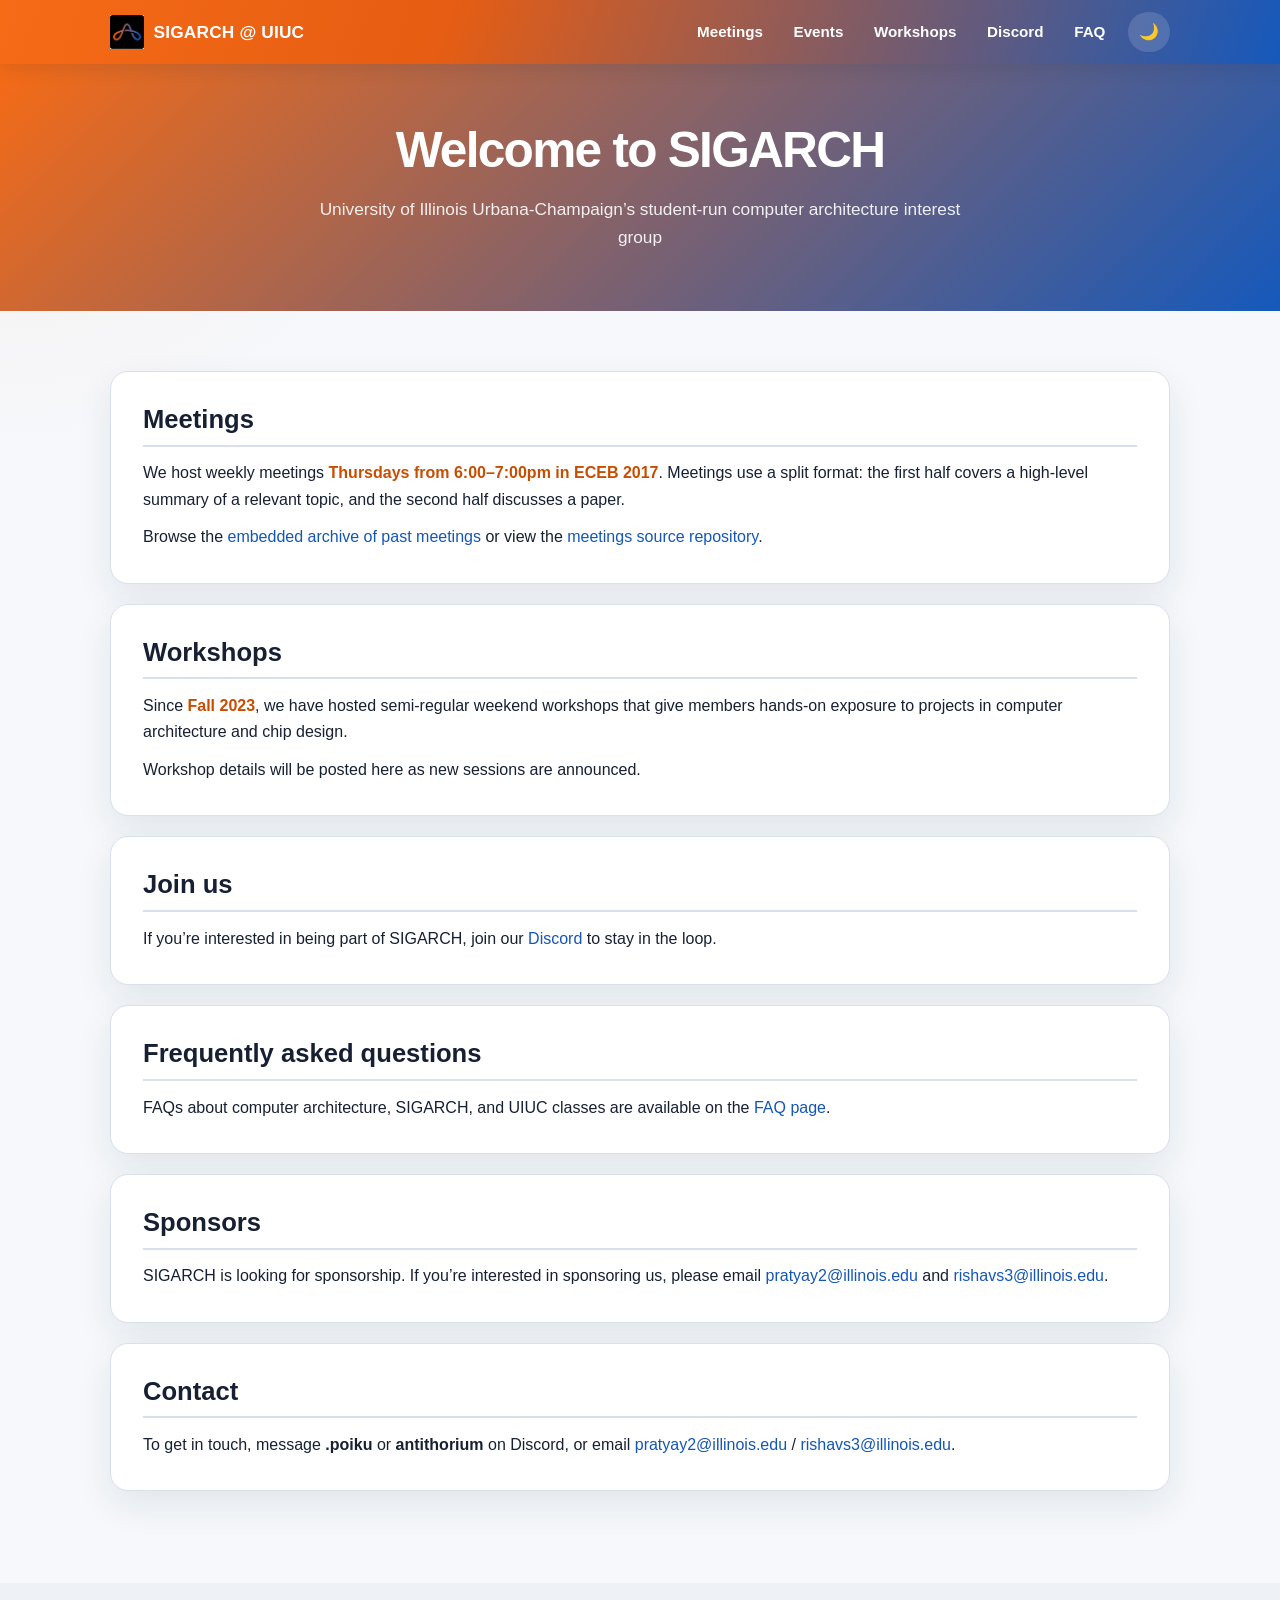
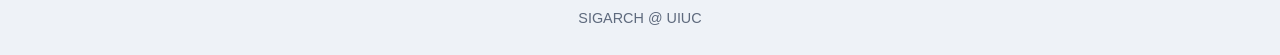
==== commit 8ad98625: "leadership change" ====
--- a/index.html
+++ b/index.html
@@ -44,12 +44,12 @@
 
     <section class="content-card">
       <h2>Sponsors</h2>
-      <p>SIGARCH is looking for sponsorship. If you’re interested in sponsoring us, please email <a href="mailto:pratyay2@illinois.edu">pratyay2@illinois.edu</a> or <a href="mailto:alexg5@illinois.edu">alexg5@illinois.edu</a>.</p>
+      <p>SIGARCH is looking for sponsorship. If you’re interested in sponsoring us, please email <a href="mailto:pratyay2@illinois.edu">pratyay2@illinois.edu</a> and <a href="mailto:rishavs3@illinois.edu">rishavs3@illinois.edu</a>.</p>
     </section>
 
     <section class="content-card">
       <h2>Contact</h2>
-      <p>To get in touch, message <strong>.poiku</strong> or <strong>firedarkness39</strong> on Discord, or email <a href="mailto:pratyay2@illinois.edu">pratyay2@illinois.edu</a> / <a href="mailto:alexg5@illinois.edu">alexg5@illinois.edu</a>.</p>
+      <p>To get in touch, message <strong>.poiku</strong> or <strong>antithorium</strong> on Discord, or email <a href="mailto:pratyay2@illinois.edu">pratyay2@illinois.edu</a> / <a href="mailto:rishavs3@illinois.edu">rishavs3@illinois.edu</a>.</p>
     </section>
   </main>
 
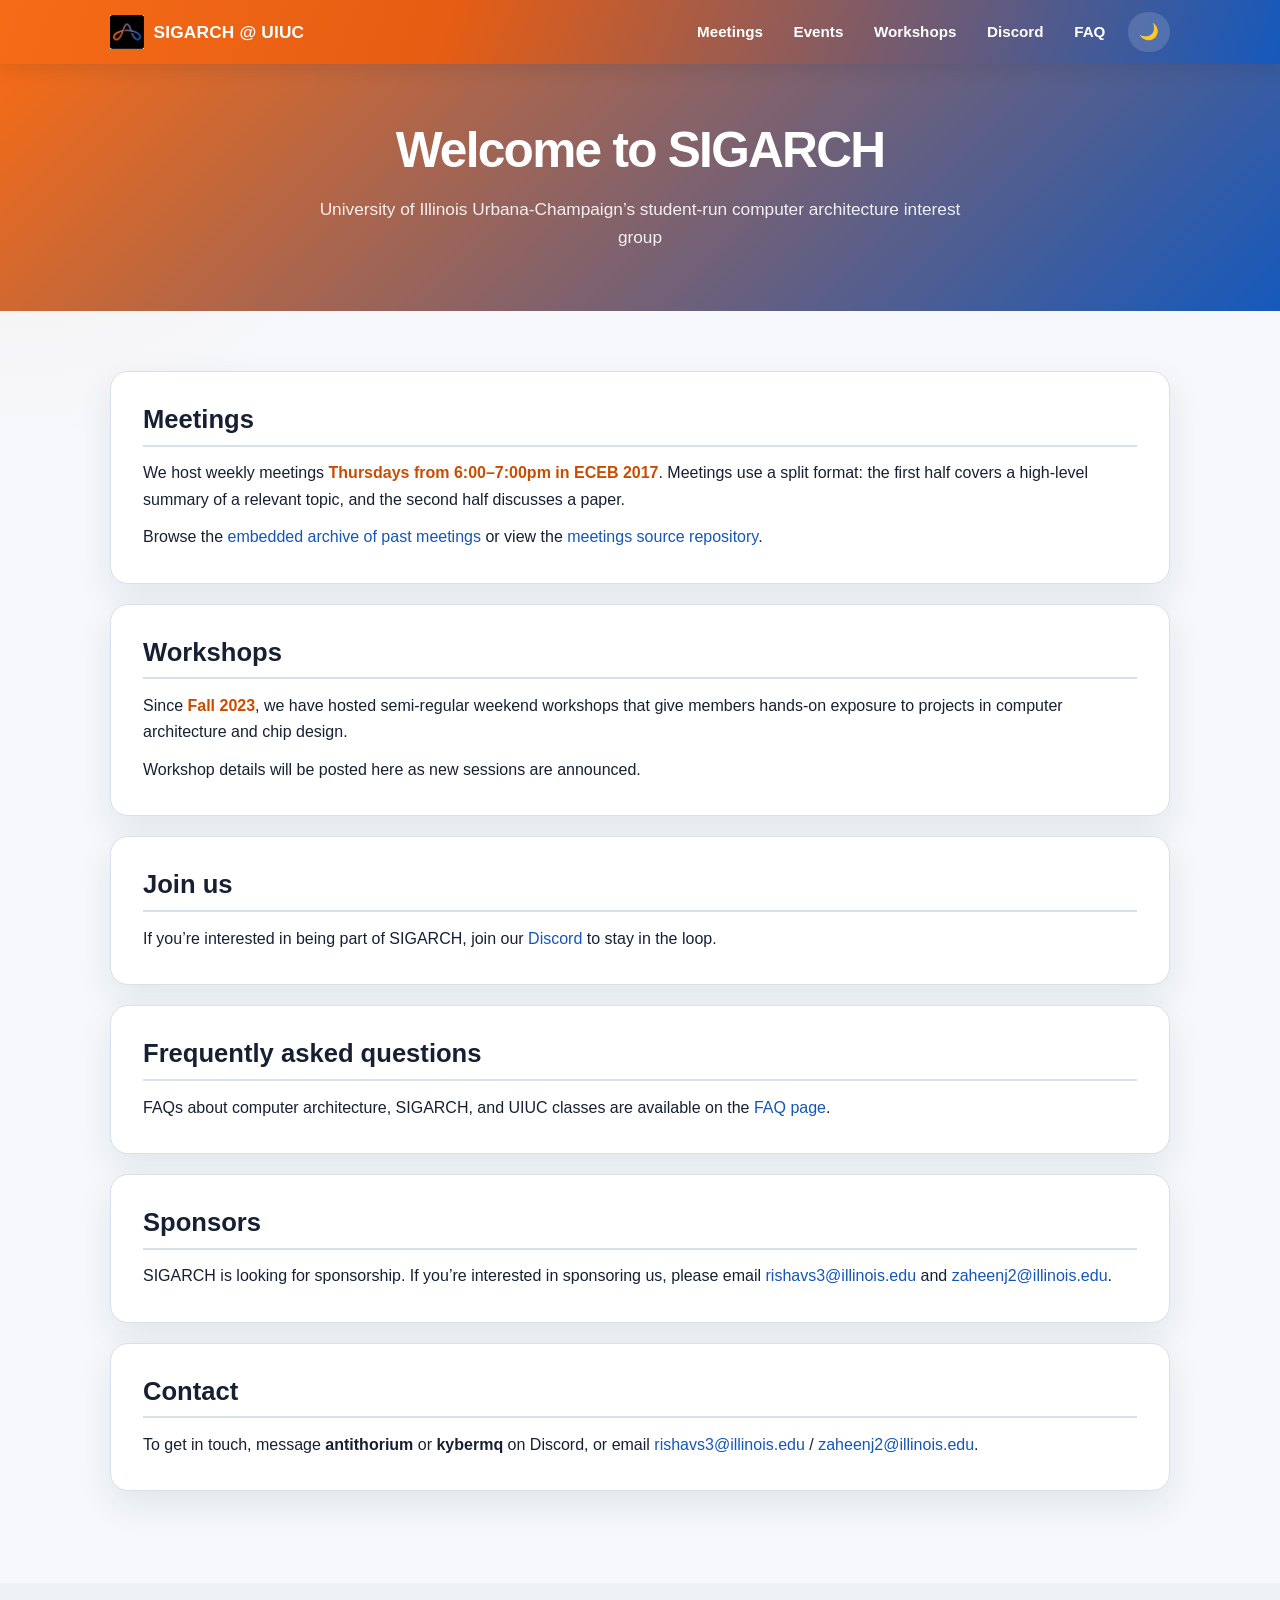
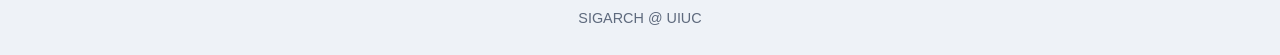
==== commit 331a2d52: "new leadership" ====
--- a/index.html
+++ b/index.html
@@ -44,12 +44,12 @@
 
     <section class="content-card">
       <h2>Sponsors</h2>
-      <p>SIGARCH is looking for sponsorship. If you’re interested in sponsoring us, please email <a href="mailto:pratyay2@illinois.edu">pratyay2@illinois.edu</a> and <a href="mailto:rishavs3@illinois.edu">rishavs3@illinois.edu</a>.</p>
+      <p>SIGARCH is looking for sponsorship. If you’re interested in sponsoring us, please email <a href="mailto:rishavs3@illinois.edu">rishavs3@illinois.edu</a> and <a href="mailto:zaheenj2@illinois.edu">zaheenj2@illinois.edu</a>.</p>
     </section>
 
     <section class="content-card">
       <h2>Contact</h2>
-      <p>To get in touch, message <strong>.poiku</strong> or <strong>antithorium</strong> on Discord, or email <a href="mailto:pratyay2@illinois.edu">pratyay2@illinois.edu</a> / <a href="mailto:rishavs3@illinois.edu">rishavs3@illinois.edu</a>.</p>
+      <p>To get in touch, message <strong>antithorium</strong> or <strong>kybermq</strong> on Discord, or email <a href="mailto:rishavs3@illinois.edu">rishavs3@illinois.edu</a> / <a href="mailto:zaheenj2@illinois.edu">zaheenj2@illinois.edu</a>.</p>
     </section>
   </main>
 
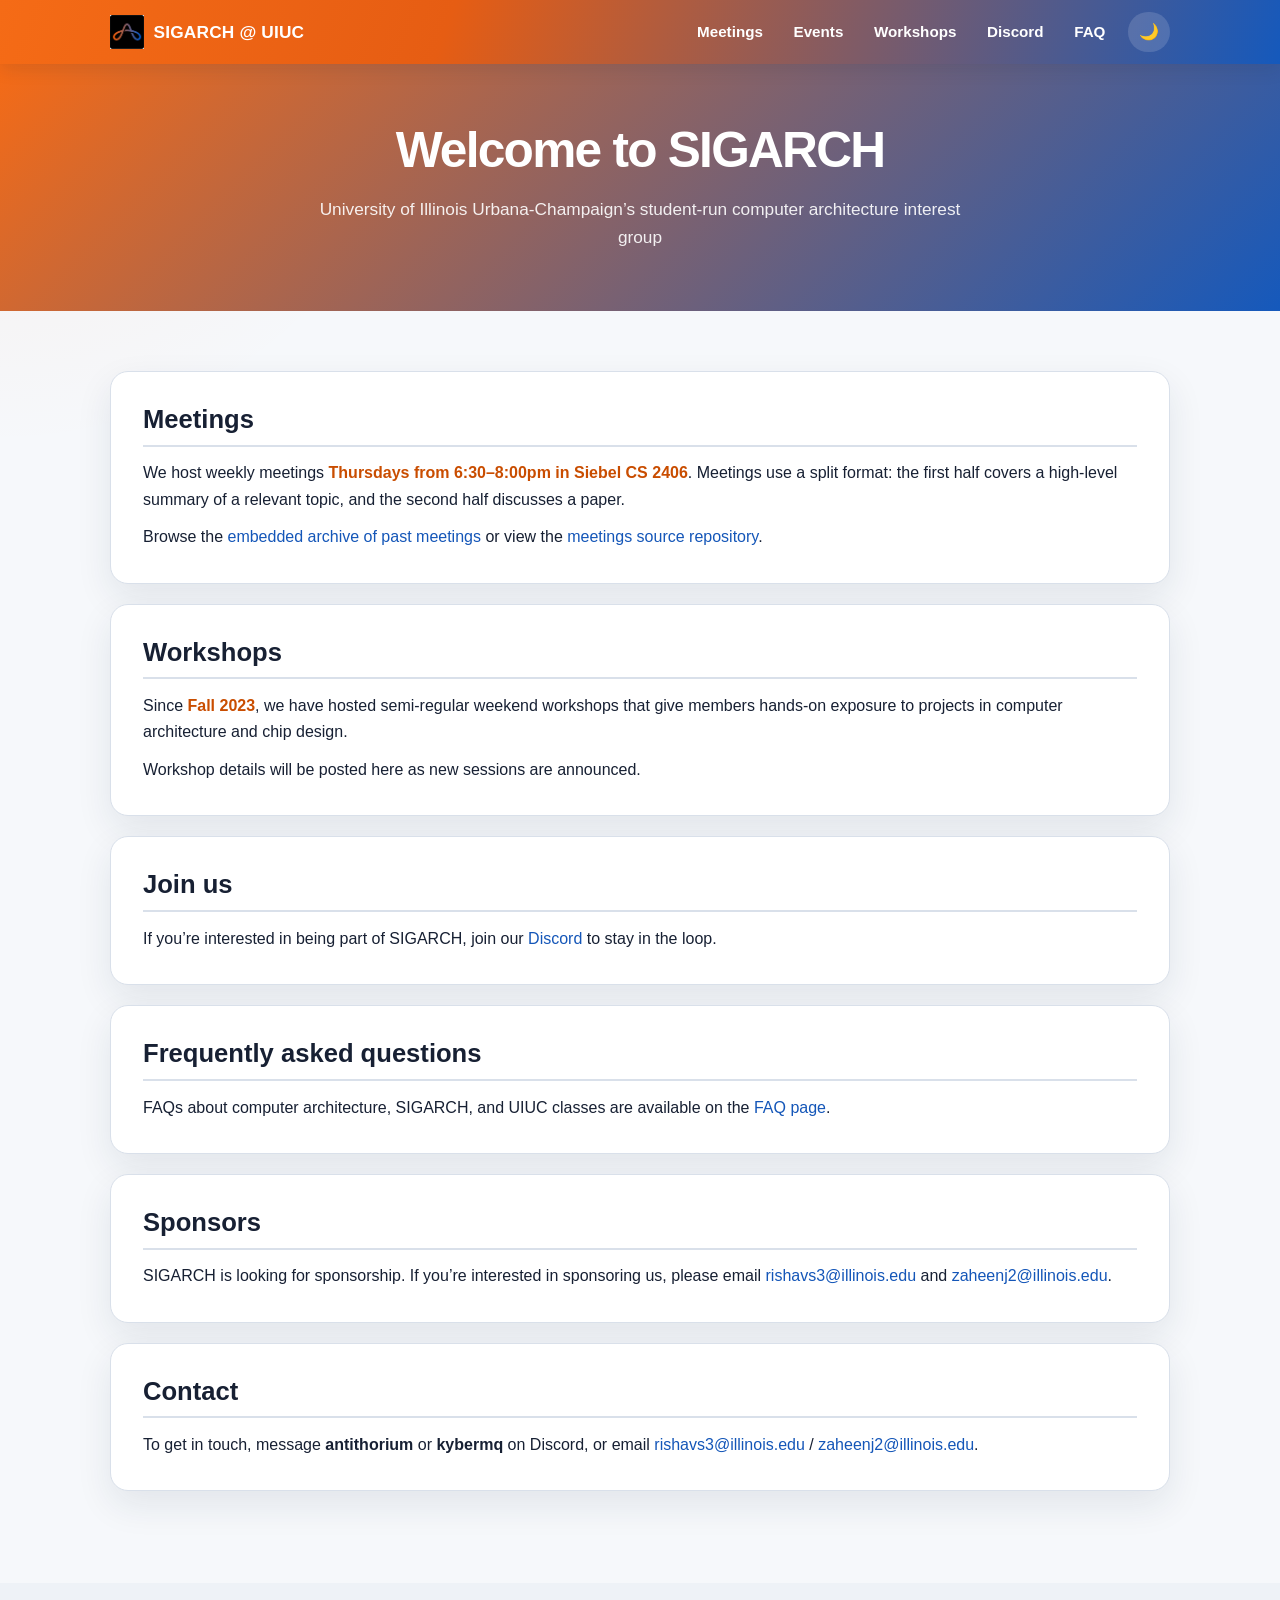
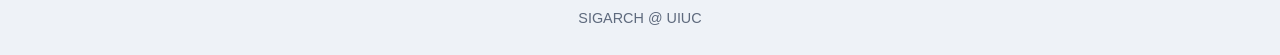
==== commit 5e02771f: "Updated Timing" ====
--- a/index.html
+++ b/index.html
@@ -22,7 +22,7 @@
   <main class="page-shell">
     <section class="content-card" id="meetings">
       <h2>Meetings</h2>
-      <p>We host weekly meetings <span class="highlight">Thursdays from 6:00–7:00pm in ECEB 2017</span>. Meetings use a split format: the first half covers a high-level summary of a relevant topic, and the second half discusses a paper.</p>
+      <p>We host weekly meetings <span class="highlight">Thursdays from 6:30–8:00pm in Siebel CS 2406</span>. Meetings use a split format: the first half covers a high-level summary of a relevant topic, and the second half discusses a paper.</p>
       <p>Browse the <a href="meetings.html">embedded archive of past meetings</a> or view the <a href="https://github.com/uiuc-sigarch/meetings" target="_blank" rel="noopener">meetings source repository</a>.</p>
     </section>
 
